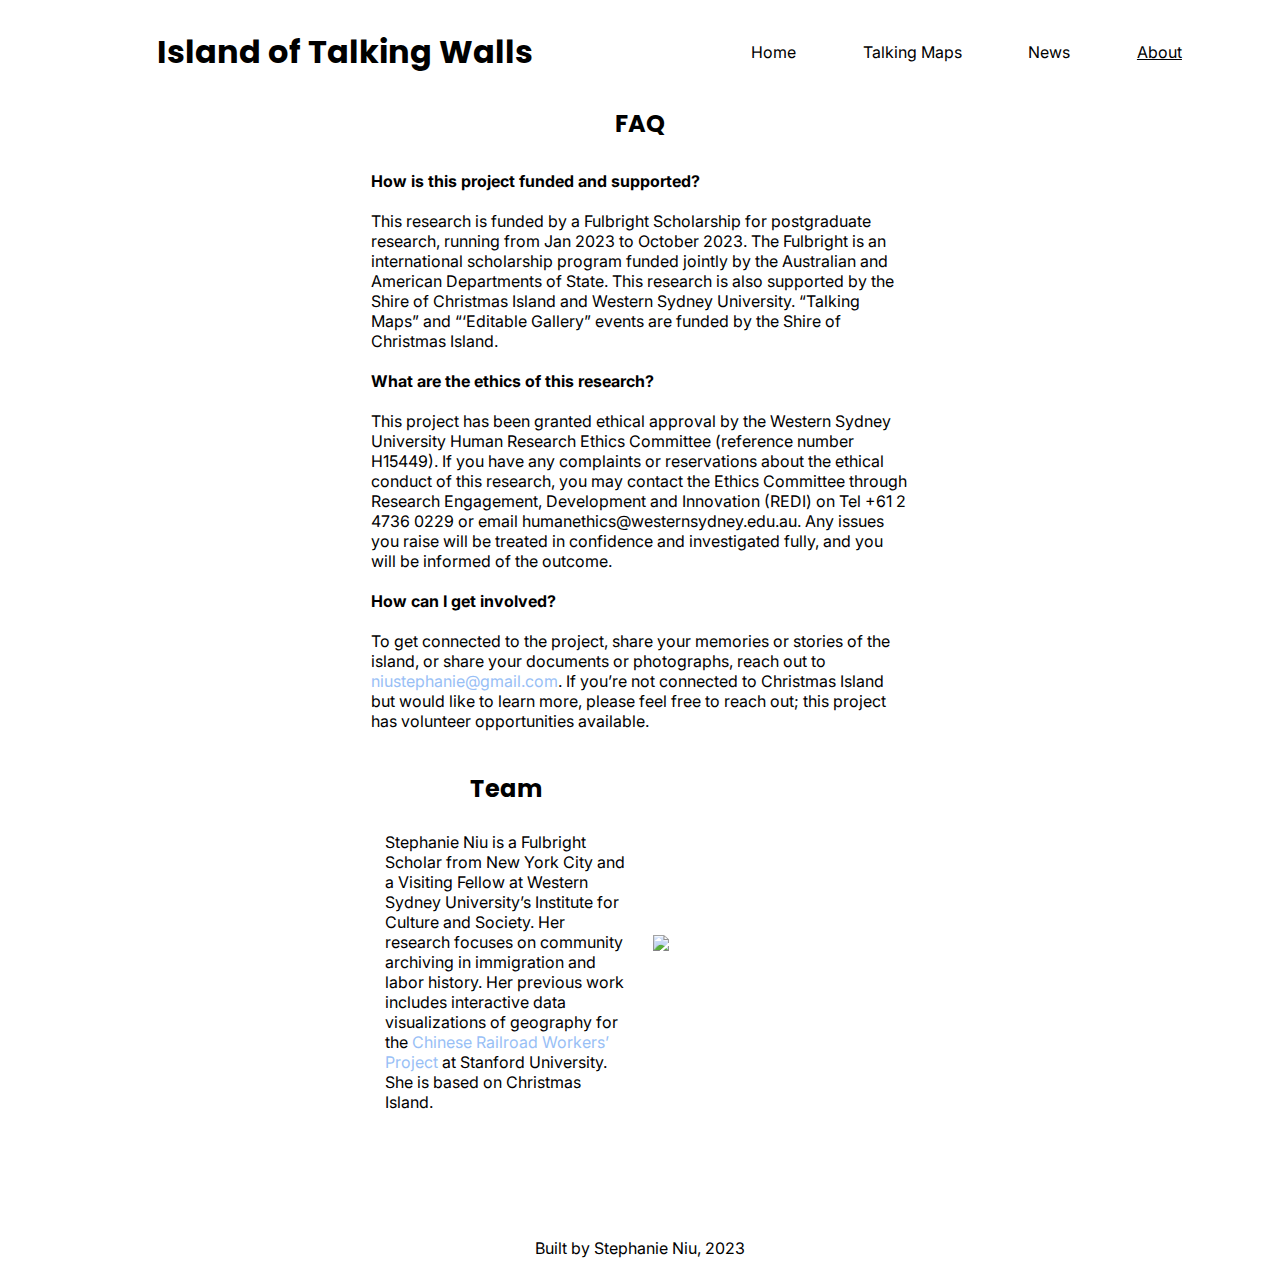
==== about.html @ 998abc71 "fix errors from merge, update tab header on home page" ====
<!DOCTYPE html>
<html>
<head>
<link rel="stylesheet" href="style.css">
<link rel="icon" type="image/png" href="images/flag.png"/>
<title>Island of Talking Walls</title>
</head>

<body>

<div class="horizontal-flex flex-between">
        <div class="sidebar-text"><a href="index.html" style="color:black"><h1 class="fade">Island of Talking Walls</h1></a></div>
        <nav>
          <a href="index.html" class="label fade">Home</a>
          <a href="talkingmaps.html" class="label fade">Talking Maps</a>
          <!--<div class="dropdown">
          <a href="poetry.html" class="label fade">Publications</a>
            <div class="dropdown-content">
              <a href="chapbook.html" class="label fade">We Want Fair Trail</a>
              <a href="teaching.html" class="label fade">When Walls Talk Back</a>
              </div>
            </div>-->
          <a href="news.html" class="label fade">News</a>
          <a href="about.html" class="label fade selected">About</a>
        </nav>
</div>

<div class="vertical-flex">
    <h2>FAQ</h2>
    <p class="center-text"> 
      <b>How is this project funded and supported? </b> <br><br>
      This research is funded by a Fulbright Scholarship for postgraduate research, running from Jan 2023 to October 2023. The Fulbright is an international scholarship program funded jointly by the Australian and American Departments of State. This research is also supported by the Shire of Christmas Island and Western Sydney University. “Talking Maps” and “‘Editable Gallery” events are funded by the Shire of Christmas Island.<br><br>

      <b>What are the ethics of this research? </b><br><br>
      This project has been granted ethical approval by the Western Sydney University Human Research Ethics Committee (reference number H15449). If you have any complaints or reservations about the ethical conduct of this research, you may contact the Ethics Committee through Research Engagement, Development and Innovation (REDI) on Tel +61 2 4736 0229 or email humanethics@westernsydney.edu.au. Any issues you raise will be treated in confidence and investigated fully, and you will be informed of the outcome.<br><br>


      <b>How can I get involved? </b><br><br>
      To get connected to the project, share your memories or stories of the island, or share your documents or photographs, reach out to <a href="mailto:niustephanie@gmail.com">niustephanie@gmail.com</a>. If you’re not connected to Christmas Island but would like to learn more, please feel free to reach out; this project has volunteer opportunities available.
    </p>
    

<!-- Image with caption swapped--> 
<div class="horizontal-flex center-text">
 <div class="sidebar-text">
  <h2>Team</h2>
    <p>Stephanie Niu is a Fulbright Scholar from New York City and a Visiting Fellow at Western Sydney University’s Institute for Culture and Society. Her research focuses on community archiving in immigration and labor history. Her previous work includes interactive data visualizations of geography for the <a href="http://web.stanford.edu/group/chineserailroad/cgi-bin/website/virtual/">Chinese Railroad Workers’ Project</a> at Stanford University. She is based on Christmas Island. 
 </p>
  </div>
  <div class="sidebar-img"><img src="https://stephanieniu.com/images/headshot_back.png"/></div>

</div>

<p id="footer">Built by Stephanie Niu, 2023</p>
</div>
</body>

<script>
function copyLink(current_id) {
   // Copy the text inside the text field
  navigator.clipboard.writeText(window.location.href + "#" + current_id);
}
</script>
---- style.css ----
@import url('https://fonts.googleapis.com/css2?family=Inter:wght@400;600&display=swap');
@import url('https://fonts.googleapis.com/css2?family=Libre+Baskerville&&family=Poppins&family=Courier+Prime&family=Source+Code+Pro&display=swap');


a {
  font-family: "Inter";
  text-align: center;
  font-size: 16px;
  text-decoration: none;
  color: #99BFF6;
}

.after {
  opacity:50%;
  position:absolute;
}

.break {
  height: 50px;
  width: 100%;
}

button {
  cursor: pointer;
  border: 1px solid black;
  border-radius: 3px;
  margin-left: 20%;
  width: 60%;
}

button:hover {
  background-color: #99BFF6;
}

.centered {
  width: 80%;
  margin: auto;
}

.center-text {
  width: 50%;
  margin: auto;
  padding-top: 20px;
  padding-bottom: 20px;
}

#cf img {
  position:absolute;
  width: 45%;
  /*Width of the images must match width of the sidebar*/
}

.column {
  width: 30%;
}

/*body {
  background-color: #99BFF6;
}*/

.dropdown-content {
  display: none;
  position: absolute;
}

.dropdown:hover .dropdown-content {display: block;}

.fade {
  cursor: pointer;
  opacity: 1;
    transition: opacity .25s ease-in-out;
}

.fade:hover {
  color: #99BFF6;
 }

 #footer {
  margin-top: 100px;
  text-align: center;
}

h1, h2, h3, h4 {
  font-family: "Poppins";
  /*color: #FCEFC8;*/
  text-align: center;
  padding: 10px;
  margin: auto;
}

.horizontal-flex {
  display: flex;
  flex-flow: row wrap;
  justify-content: space-around;
  padding: 10px;
}

img {
  width: 100%;
  align-self: center;
}

.image-row {
  height: 600px;
}

.label {
  font-family: 'Inter', monospace;
  text-align: center;
  display: grid;
  color: black;
  margin: auto;
}

.narrow {
  width: 50%;
  margins: auto;
}

nav {
  display: flex;
  flex-direction: row;
  justify-content: space-around;
  margin: auto;
  width: 40%;
}

p {
  font-family: "Inter";
}

.selected {
  text-decoration: underline solid black;
}

.sidebar-text {
  width: 45%;
  margin: auto;
}

.sidebar-img {
  width: 45%;
  margin: auto;
}

.slidecontainer {
  position: relative;
  width: 100%;
  top: 500px;
}

/* The slider itself */
.slider {
  -webkit-appearance: none;  /* Override default CSS styles */
  appearance: none;
  width: 100%; /* Full-width */
  height: 25px; /* Specified height */
  background: #d3d3d3; /* Grey background */
  outline: none; /* Remove outline */
  opacity: 0.7; /* Set transparency (for mouse-over effects on hover) */
  -webkit-transition: .2s; /* 0.2 seconds transition on hover */
  transition: opacity .2s;
}

/* Mouse-over effects */
.slider:hover {
  opacity: 1; /* Fully shown on mouse-over */
}

/* The slider handle (use -webkit- (Chrome, Opera, Safari, Edge) and -moz- (Firefox) to override default look) */
.slider::-webkit-slider-thumb {
  -webkit-appearance: none; /* Override default look */
  appearance: none;
  width: 25px; /* Set a specific slider handle width */
  height: 25px; /* Slider handle height */
  background: #04AA6D; /* Green background */
  cursor: pointer; /* Cursor on hover */
}

.slider::-moz-range-thumb {
  width: 25px; /* Set a specific slider handle width */
  height: 25px; /* Slider handle height */
  background: #04AA6D; /* Green background */
  cursor: pointer; /* Cursor on hover */
}

.timeline {
  background-color: rgb(255, 255, 255, .5);
  padding: 1px;
  position: sticky;
  text-align: center;
  top: 20px;
  z-index: 1;
}

.vertical-flex {
  width: 85%;
  margin: auto;
  display: flex;
  flex-direction: column;
  align-content: between;
}
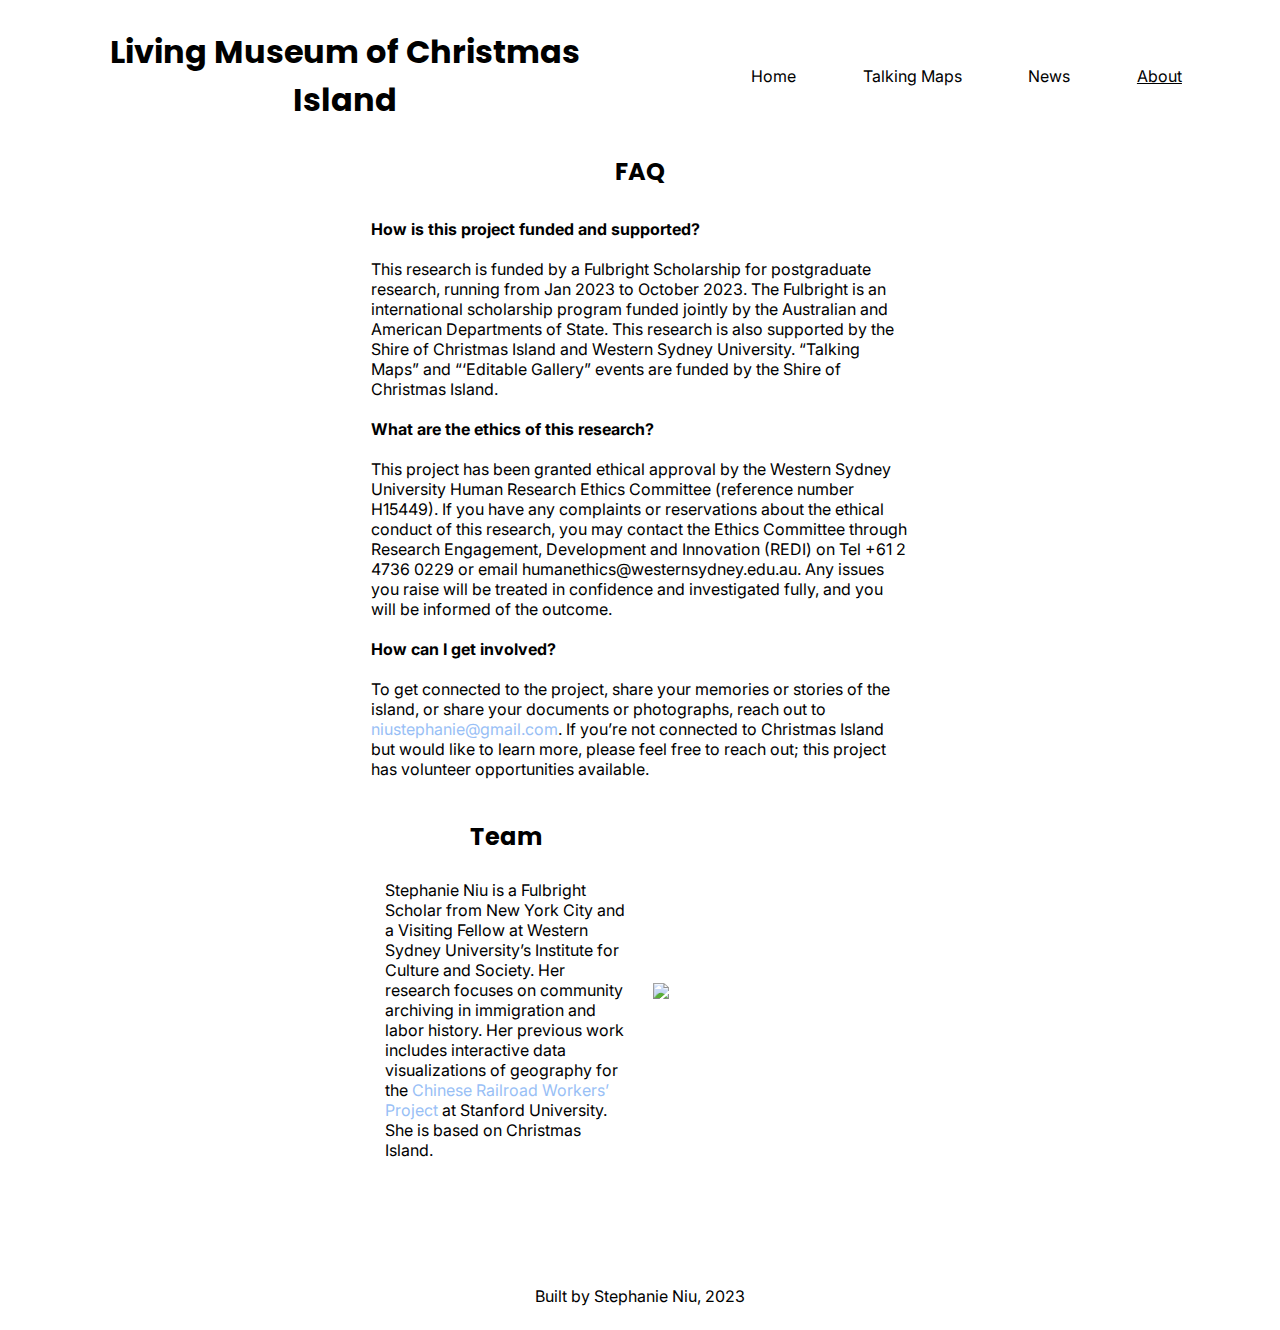
==== commit 1dff2c1b: "udpated title" ====
--- a/about.html
+++ b/about.html
@@ -3,13 +3,13 @@
 <head>
 <link rel="stylesheet" href="style.css">
 <link rel="icon" type="image/png" href="images/flag.png"/>
-<title>Island of Talking Walls</title>
+<title>Living Museum of Christmas Islands</title>
 </head>
 
 <body>
 
 <div class="horizontal-flex flex-between">
-        <div class="sidebar-text"><a href="index.html" style="color:black"><h1 class="fade">Island of Talking Walls</h1></a></div>
+        <div class="sidebar-text"><a href="index.html" style="color:black"><h1 class="fade">Living Museum of Christmas Island</h1></a></div>
         <nav>
           <a href="index.html" class="label fade">Home</a>
           <a href="talkingmaps.html" class="label fade">Talking Maps</a>
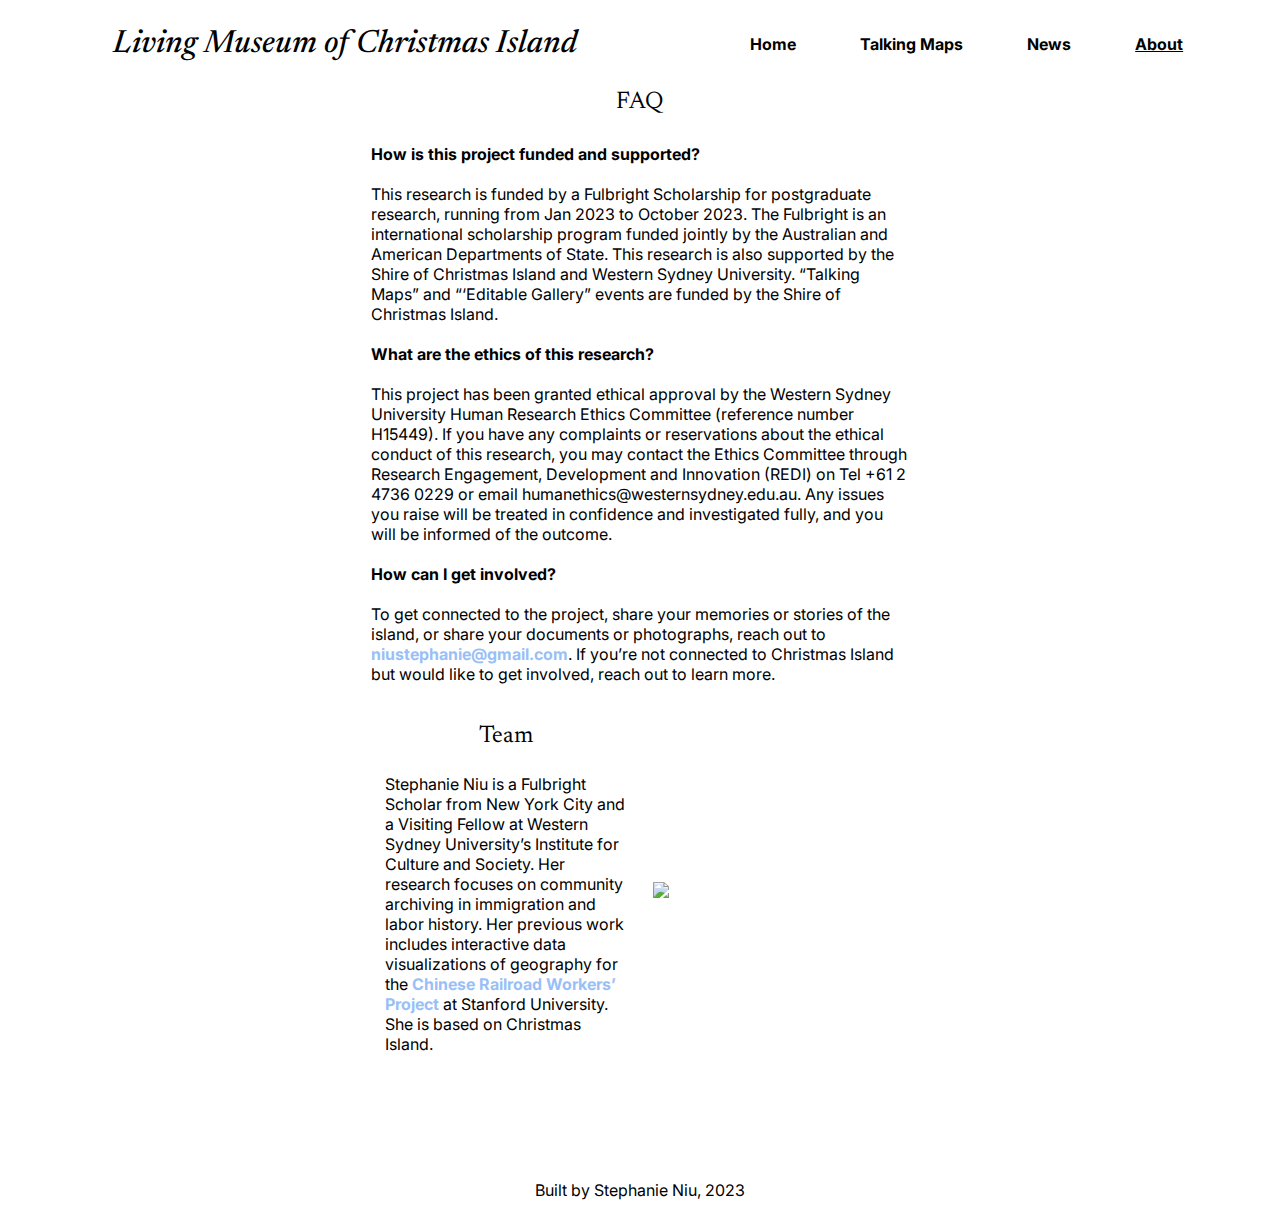
==== commit 94a1eafe: "edited volunteer section" ====
--- a/about.html
+++ b/about.html
@@ -36,7 +36,7 @@
 
 
       <b>How can I get involved? </b><br><br>
-      To get connected to the project, share your memories or stories of the island, or share your documents or photographs, reach out to <a href="mailto:niustephanie@gmail.com">niustephanie@gmail.com</a>. If you’re not connected to Christmas Island but would like to learn more, please feel free to reach out; this project has volunteer opportunities available.
+      To get connected to the project, share your memories or stories of the island, or share your documents or photographs, reach out to <a href="mailto:niustephanie@gmail.com">niustephanie@gmail.com</a>. If you’re not connected to Christmas Island but would like to get involved, reach out to learn more.
     </p>
     
 
--- a/style.css
+++ b/style.css
@@ -1,5 +1,5 @@
 @import url('https://fonts.googleapis.com/css2?family=Inter:wght@400;600&display=swap');
-@import url('https://fonts.googleapis.com/css2?family=Libre+Baskerville&&family=Poppins&family=Courier+Prime&family=Source+Code+Pro&display=swap');
+@import url('https://fonts.googleapis.com/css2?family=Poppins&family=Courier+Prime&&family=Newsreader:ital,wght@0,300;0,400;0,500;1,300;1,400;1,500&display=swap');
 
 
 a {
@@ -7,6 +7,7 @@
   text-align: center;
   font-size: 16px;
   text-decoration: none;
+  font-weight: bold;
   color: #99BFF6;
 }
 
@@ -81,11 +82,17 @@
 }
 
 h1, h2, h3, h4 {
-  font-family: "Poppins";
+  font-family: "Newsreader";
+  font-weight: 400;
   /*color: #FCEFC8;*/
   text-align: center;
   padding: 10px;
   margin: auto;
+}
+
+h1 {
+    font-style: italic;
+    font-weight: 500;
 }
 
 .horizontal-flex {
@@ -127,6 +134,7 @@
 
 p {
   font-family: "Inter";
+  line-height: 20px;
 }
 
 .selected {
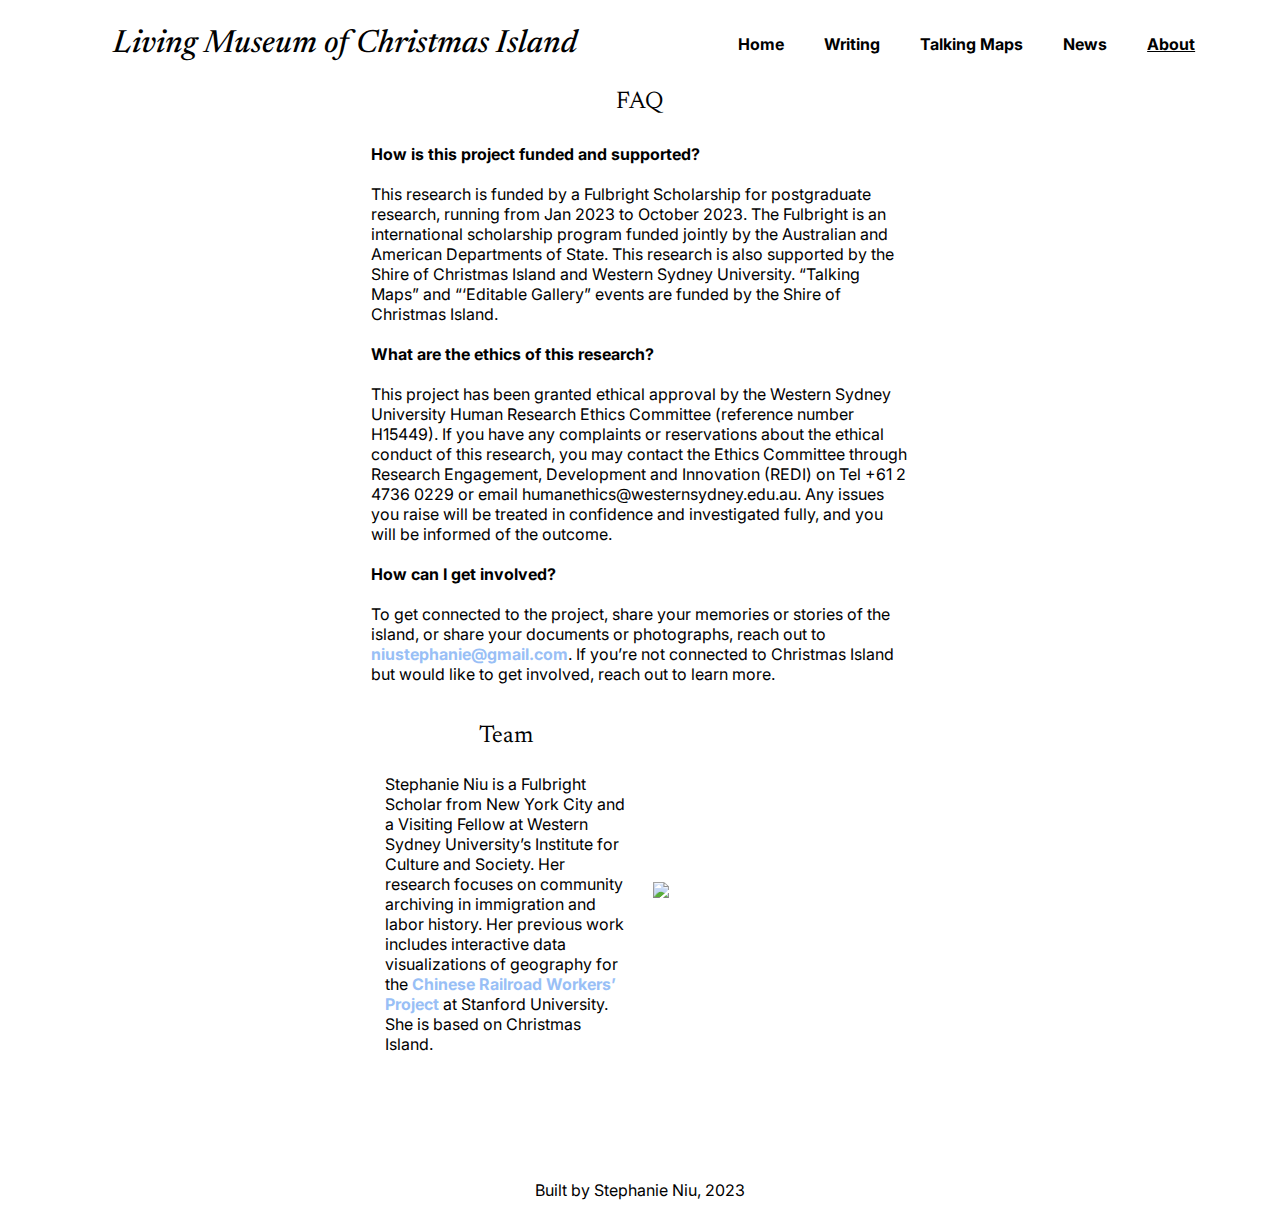
==== commit 9d14a189: "add ah pay article and writing section to nav" ====
--- a/about.html
+++ b/about.html
@@ -9,19 +9,20 @@
 <body>
 
 <div class="horizontal-flex flex-between">
-        <div class="sidebar-text"><a href="index.html" style="color:black"><h1 class="fade">Living Museum of Christmas Island</h1></a></div>
+        <div class="sidebar-text"><a href="index.html" style="color:black"><h1 class="fade">Living Museum of Christmas Island</h1></a> </div>
         <nav>
           <a href="index.html" class="label fade">Home</a>
+          
+          <div class="dropdown" style="margin:auto;">
+          <a href="" class="label fade">Writing</a>
+            <div class="dropdown-content">
+              <a href="writing.html" class="label fade">A Garden Party of Our Own</a>
+              <!--<a href="teaching.html" class="label fade">When Walls Talk Back</a>-->
+              </div>
+            </div>
           <a href="talkingmaps.html" class="label fade">Talking Maps</a>
-          <!--<div class="dropdown">
-          <a href="poetry.html" class="label fade">Publications</a>
-            <div class="dropdown-content">
-              <a href="chapbook.html" class="label fade">We Want Fair Trail</a>
-              <a href="teaching.html" class="label fade">When Walls Talk Back</a>
-              </div>
-            </div>-->
           <a href="news.html" class="label fade">News</a>
-          <a href="about.html" class="label fade selected">About</a>
+          <a href="about.html" class="label fade  selected">About</a>
         </nav>
 </div>
 
--- a/style.css
+++ b/style.css
@@ -35,7 +35,8 @@
 
 .centered {
   width: 80%;
-  margin: auto;
+  margin-left: 10%;
+  margin-right: 10%;
 }
 
 .center-text {
@@ -117,6 +118,17 @@
   display: grid;
   color: black;
   margin: auto;
+}
+
+
+.left-align {
+  text-align: left;
+  line-height: 24px;
+}
+
+.longform-text {
+  margin-left: 17.5%;
+  margin-right: 17.5%;
 }
 
 .narrow {
@@ -192,6 +204,12 @@
   cursor: pointer; /* Cursor on hover */
 }
 
+.footnote {
+  font-family: "Newsreader";
+  font-size: 14px;
+}
+
+
 .timeline {
   background-color: rgb(255, 255, 255, .5);
   padding: 1px;
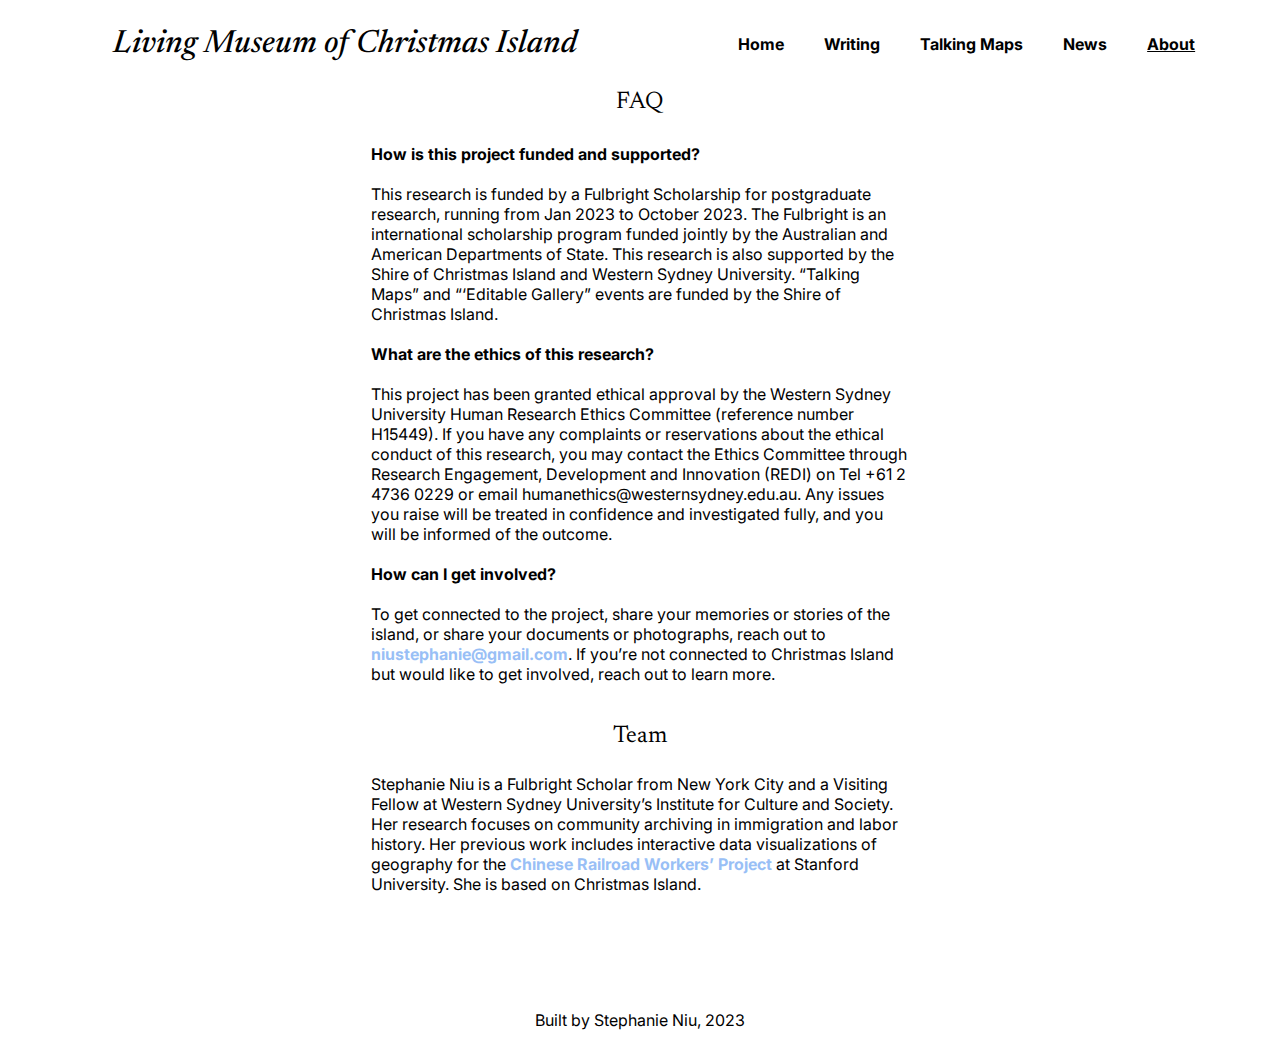
==== commit 603d8edb: "remove headshot from "team" section in "about"" ====
--- a/about.html
+++ b/about.html
@@ -3,7 +3,7 @@
 <head>
 <link rel="stylesheet" href="style.css">
 <link rel="icon" type="image/png" href="images/flag.png"/>
-<title>Living Museum of Christmas Islands</title>
+<title>Living Museum of Christmas Island</title>
 </head>
 
 <body>
@@ -16,7 +16,7 @@
           <div class="dropdown" style="margin:auto;">
           <a href="" class="label fade">Writing</a>
             <div class="dropdown-content">
-              <a href="writing.html" class="label fade">A Garden Party of Our Own</a>
+              <a href="garden.html" class="label fade">A Garden Party of Our Own</a>
               <!--<a href="teaching.html" class="label fade">When Walls Talk Back</a>-->
               </div>
             </div>
@@ -43,14 +43,8 @@
 
 <!-- Image with caption swapped--> 
 <div class="horizontal-flex center-text">
- <div class="sidebar-text">
   <h2>Team</h2>
     <p>Stephanie Niu is a Fulbright Scholar from New York City and a Visiting Fellow at Western Sydney University’s Institute for Culture and Society. Her research focuses on community archiving in immigration and labor history. Her previous work includes interactive data visualizations of geography for the <a href="http://web.stanford.edu/group/chineserailroad/cgi-bin/website/virtual/">Chinese Railroad Workers’ Project</a> at Stanford University. She is based on Christmas Island. 
- </p>
-  </div>
-  <div class="sidebar-img"><img src="https://stephanieniu.com/images/headshot_back.png"/></div>
-
-</div>
 
 <p id="footer">Built by Stephanie Niu, 2023</p>
 </div>
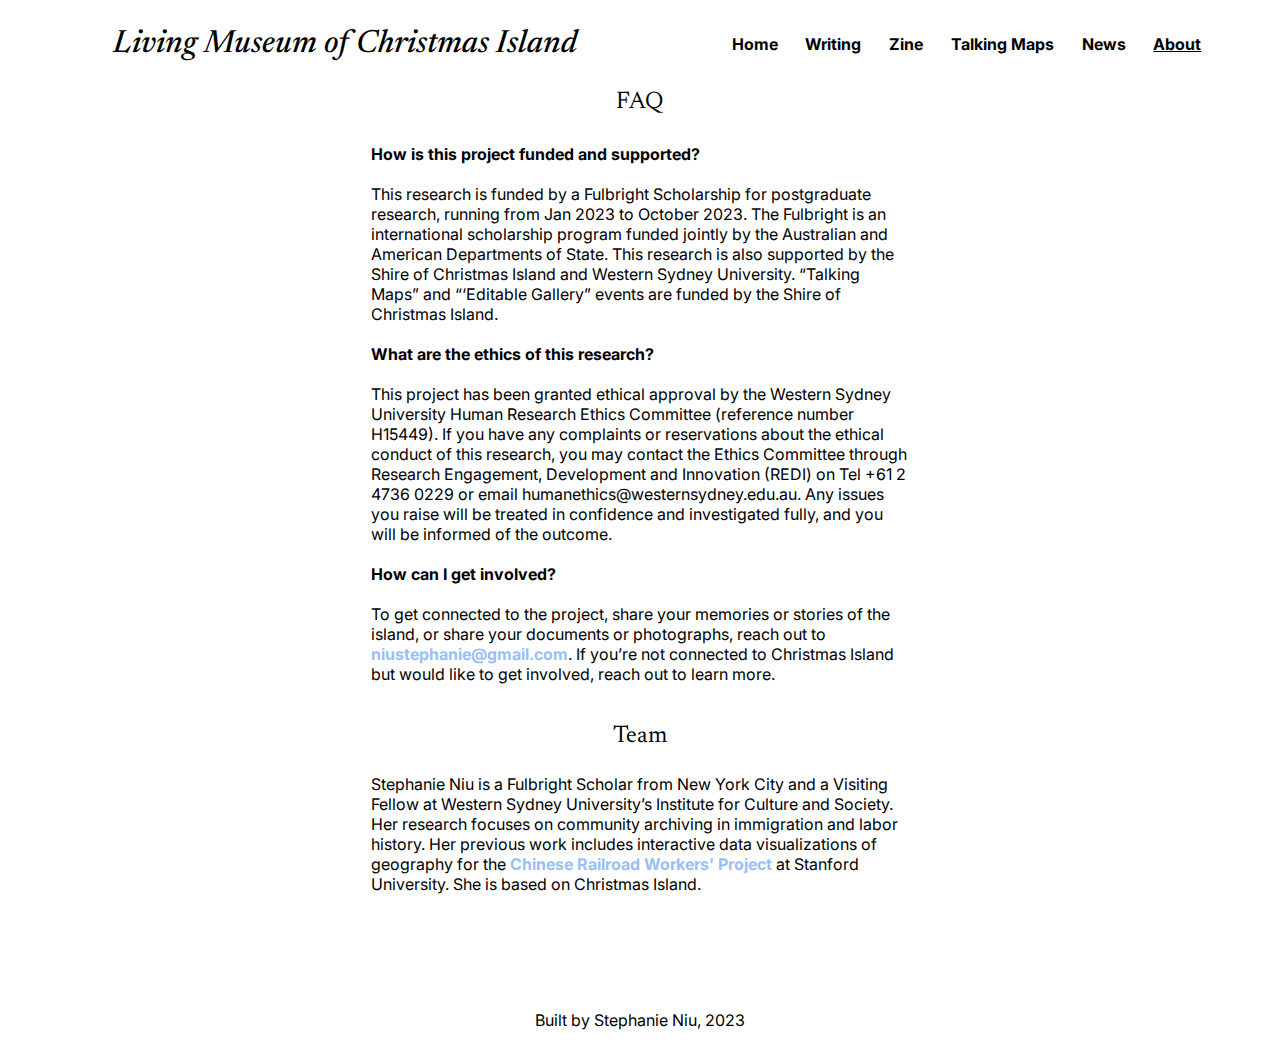
==== commit f382b89b: "add zine page, old changed from cherries article" ====
--- a/about.html
+++ b/about.html
@@ -20,6 +20,7 @@
               <!--<a href="teaching.html" class="label fade">When Walls Talk Back</a>-->
               </div>
             </div>
+          <a href="zine.html" class="label fade">Zine</a>
           <a href="talkingmaps.html" class="label fade">Talking Maps</a>
           <a href="news.html" class="label fade">News</a>
           <a href="about.html" class="label fade  selected">About</a>
--- a/style.css
+++ b/style.css
@@ -114,7 +114,7 @@
 
 .label {
   font-family: 'Inter', monospace;
-  text-align: center;
+  text-align: left;
   display: grid;
   color: black;
   margin: auto;
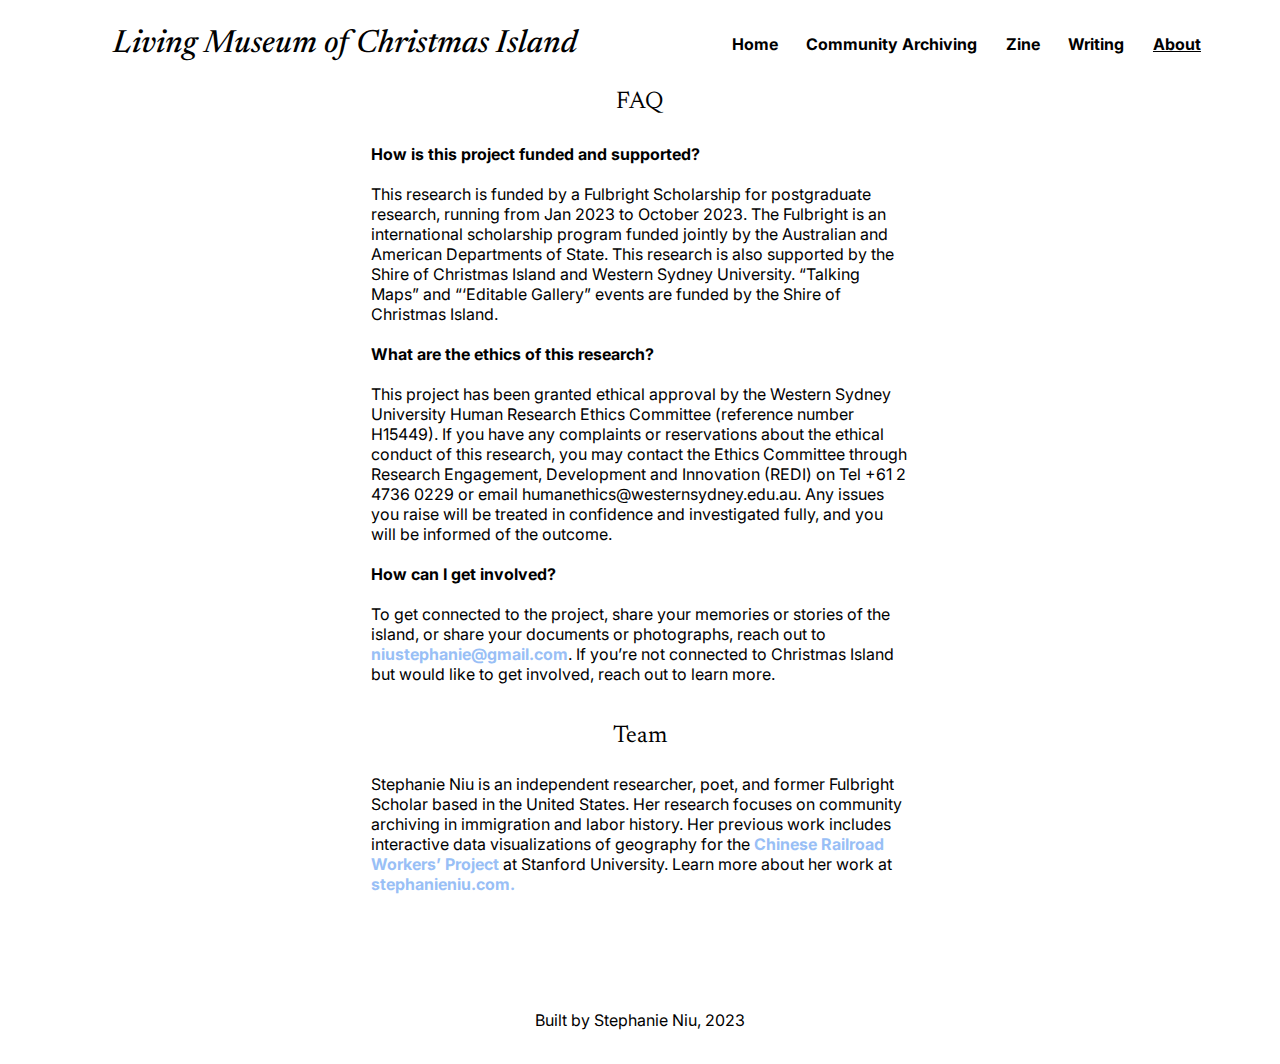
==== commit 6d710490: "add dear ci page" ====
--- a/about.html
+++ b/about.html
@@ -12,18 +12,23 @@
         <div class="sidebar-text"><a href="index.html" style="color:black"><h1 class="fade">Living Museum of Christmas Island</h1></a> </div>
         <nav>
           <a href="index.html" class="label fade">Home</a>
+          <div class="dropdown" style="margin:auto;">
+          <a href="" class="label fade">Community Archiving</a>
+            <div class="dropdown-content">
+              <a href="dearci.html" class="label fade">Dear Christmas Island</a>
+              <a href="talkingmaps.html" class="label fade">Talking Maps</a>
+              </div>
+            </div>
           
+          <a href="zine.html" class="label fade">Zine</a>
           <div class="dropdown" style="margin:auto;">
           <a href="" class="label fade">Writing</a>
             <div class="dropdown-content">
               <a href="garden.html" class="label fade">A Garden Party of Our Own</a>
-              <!--<a href="teaching.html" class="label fade">When Walls Talk Back</a>-->
+              <a href="cherries.html" class="label fade">Wild Cherries Flying</a>
               </div>
             </div>
-          <a href="zine.html" class="label fade">Zine</a>
-          <a href="talkingmaps.html" class="label fade">Talking Maps</a>
-          <a href="news.html" class="label fade">News</a>
-          <a href="about.html" class="label fade  selected">About</a>
+          <a href="about.html" class="label fade selected">About</a>
         </nav>
 </div>
 
@@ -45,7 +50,7 @@
 <!-- Image with caption swapped--> 
 <div class="horizontal-flex center-text">
   <h2>Team</h2>
-    <p>Stephanie Niu is a Fulbright Scholar from New York City and a Visiting Fellow at Western Sydney University’s Institute for Culture and Society. Her research focuses on community archiving in immigration and labor history. Her previous work includes interactive data visualizations of geography for the <a href="http://web.stanford.edu/group/chineserailroad/cgi-bin/website/virtual/">Chinese Railroad Workers’ Project</a> at Stanford University. She is based on Christmas Island. 
+    <p>Stephanie Niu is an independent researcher, poet, and former Fulbright Scholar based in the United States. Her research focuses on community archiving in immigration and labor history. Her previous work includes interactive data visualizations of geography for the <a href="http://web.stanford.edu/group/chineserailroad/cgi-bin/website/virtual/">Chinese Railroad Workers’ Project</a> at Stanford University. Learn more about her work at <a href="https://stephanieniu.com">stephanieniu.com.</a>
 
 <p id="footer">Built by Stephanie Niu, 2023</p>
 </div>
--- a/style.css
+++ b/style.css
@@ -39,6 +39,12 @@
   margin-right: 10%;
 }
 
+.centered-small {
+  width: 30%;
+  margin-left: 35%;
+  maring-right: 35%;
+}
+
 .center-text {
   width: 50%;
   margin: auto;
@@ -54,6 +60,10 @@
 
 .column {
   width: 30%;
+}
+
+.column-wide {
+  width: 45%;
 }
 
 /*body {
